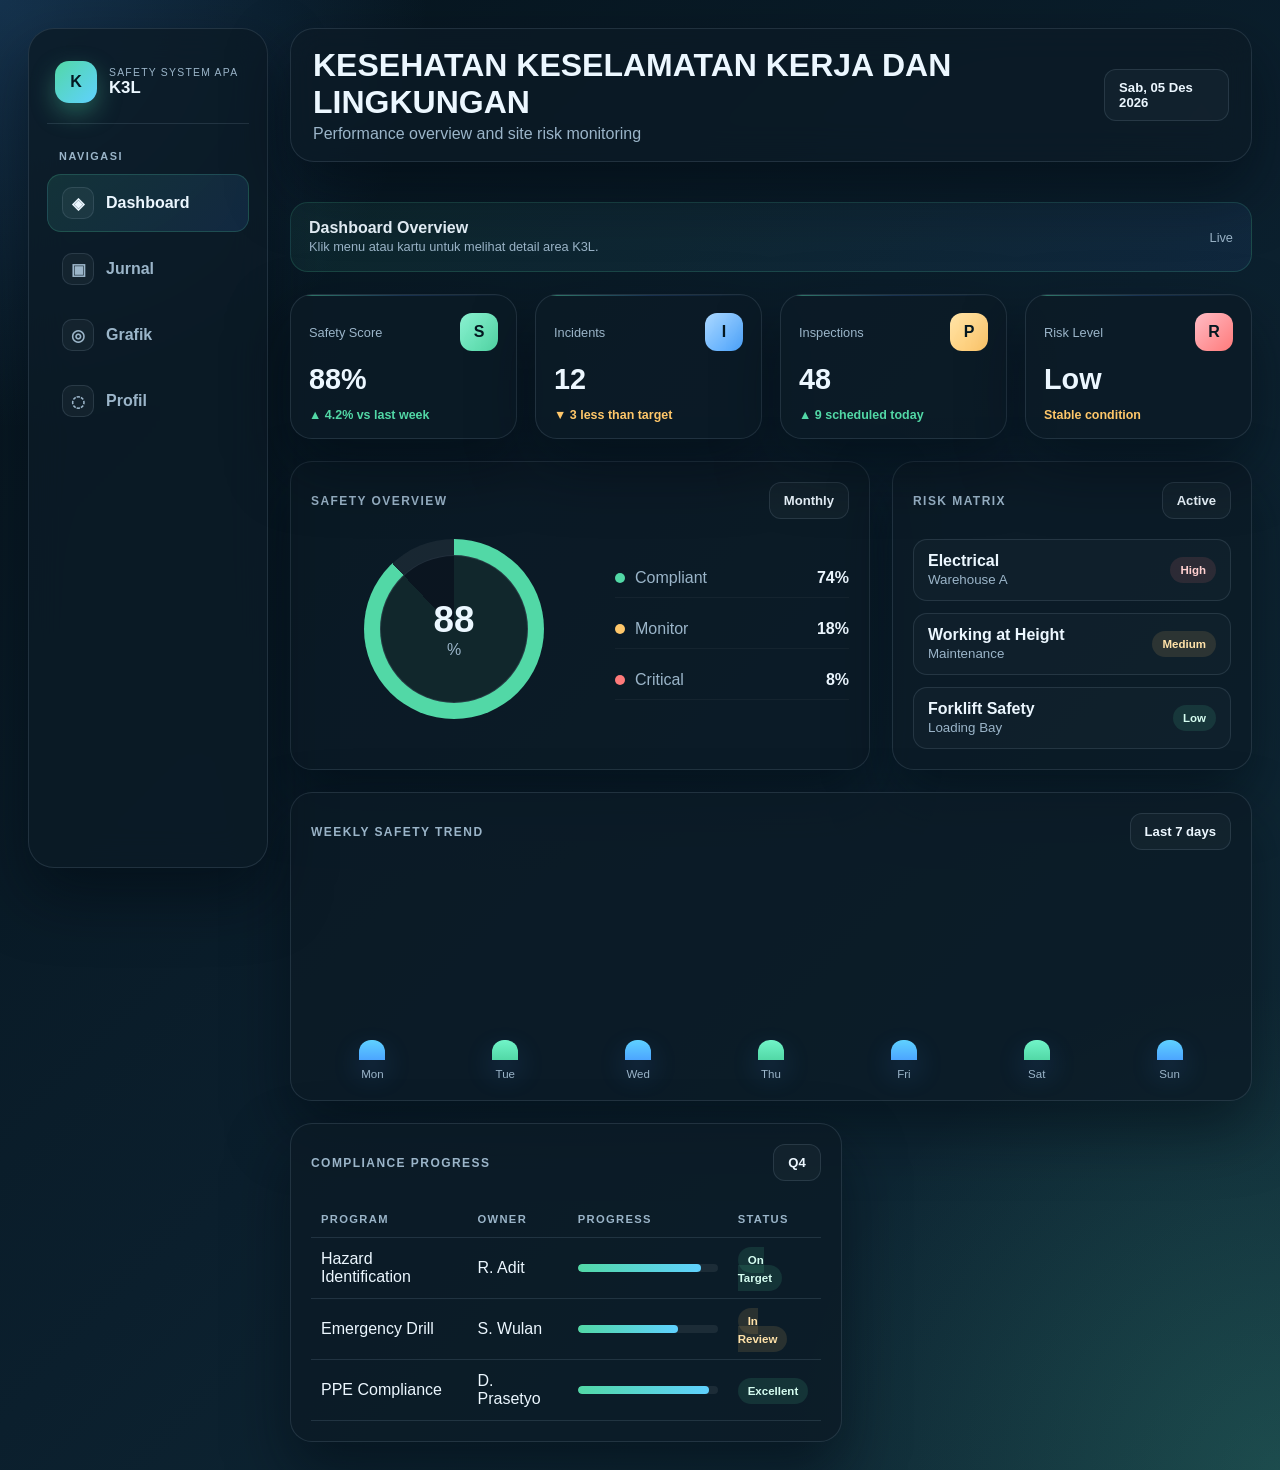
==== website/index.html @ 4071dcb2 "perubahan nama" ====
<!DOCTYPE html>
<html lang="id">
  <head>
    <meta charset="UTF-8" />
    <meta name="viewport" content="width=device-width, initial-scale=1.0" />
    <title>K3L Premium Dashboard</title>
   <link rel="stylesheet" href="style.css">
   <link rel="stylesheet" href="bootstrap-icons.css">
  </head>
  <body>
    <div class="dashboard">
      <!-- <button class="menu-toggle" type="button" aria-controls="siteSidebar" aria-expanded="false">
        <span aria-hidden="true">☰</span> Menu Navigasi
      </button> -->
      <aside class="sidebar" id="siteSidebar">
        <div class="brand">
          <div class="brand-mark">K</div>
          <div>
            <small>Safety System apa</small>
            <strong>K3L</strong>
          </div>
         <button class="menu-toggle" type="button" aria-controls="siteSidebar" aria-expanded="false">
        <span aria-hidden="true" class="bi bi-list"></span> 
      </button>
        </div>

        <nav class="nav is-open" aria-label="Navigasi utama">
          <span class="nav-heading">Navigasi</span>
          <a class="nav-item active" href="index.html" aria-current="page"><span class="nav-icon" aria-hidden="true">◈</span> Dashboard</a>
          <a class="nav-item" href="Jurnal.html"><span class="nav-icon" aria-hidden="true">▣</span> Jurnal</a>
          <a class="nav-item" href="Grafik.html"><span class="nav-icon" aria-hidden="true">◎</span> Grafik</a>
          <a class="nav-item" href="Profile.html"><span class="nav-icon" aria-hidden="true">◌</span> Profil</a>
        </nav>

      
      </aside>

      <main class="main">
        <header class="topbar">
          <div class="title-wrap">
            <h1>KESEHATAN KESELAMATAN KERJA DAN LINGKUNGAN</h1>
            <p>Performance overview and site risk monitoring</p>
          </div>

          <div class="top-actions">
            <div class="pill" id="todayDate">--</div>
            <!-- <button class="btn-primary">Export Report</button> -->
          </div>
        </header>

        <div class="info-panel">
          <div>
            <strong id="detailTitle">Dashboard Overview</strong>
            <span id="detailText">Klik menu atau kartu untuk melihat detail area K3L.</span>
          </div>
          <span class="chip" id="detailBadge">Live</span>
        </div>

        <section class="stat-grid">
          <div class="card metric-card">
            <div class="metric-top">
              <span>Safety Score</span>
              <div class="metric-icon" style="background: linear-gradient(135deg, #8af0d0, var(--green));">S</div>
            </div>
            <strong>88%</strong>
            <div class="trend">▲ 4.2% vs last week</div>
          </div>

          <div class="card metric-card">
            <div class="metric-top">
              <span>Incidents</span>
              <div class="metric-icon" style="background: linear-gradient(135deg, #abd8ff, var(--blue));">I</div>
            </div>
            <strong>12</strong>
            <div class="trend warn">▼ 3 less than target</div>
          </div>

          <div class="card metric-card">
            <div class="metric-top">
              <span>Inspections</span>
              <div class="metric-icon" style="background: linear-gradient(135deg, #ffe4a8, var(--amber));">P</div>
            </div>
            <strong>48</strong>
            <div class="trend">▲ 9 scheduled today</div>
          </div>

          <div class="card metric-card">
            <div class="metric-top">
              <span>Risk Level</span>
              <div class="metric-icon" style="background: linear-gradient(135deg, #ffbcc5, var(--red));">R</div>
            </div>
            <strong>Low</strong>
            <div class="trend warn">Stable condition</div>
          </div>
        </section>

        <section class="content-grid">
          <div class="panel">
            <div class="panel-header">
              <h3>Safety Overview</h3>
              <span class="pill">Monthly</span>
            </div>

            <div class="score-panel">
              <div class="ring" aria-label="Safety score 88 percent">
                <div class="ring-value">
                  <strong>88</strong>
                  <span>%</span>
                </div>
              </div>

              <div class="legend">
                <div class="legend-row">
                  <div class="legend-label"><span class="dot" style="background: var(--green);"></span> Compliant</div>
                  <strong>74%</strong>
                </div>
                <div class="legend-row">
                  <div class="legend-label"><span class="dot" style="background: var(--amber);"></span> Monitor</div>
                  <strong>18%</strong>
                </div>
                <div class="legend-row">
                  <div class="legend-label"><span class="dot" style="background: var(--red);"></span> Critical</div>
                  <strong>8%</strong>
                </div>
              </div>
            </div>
          </div>

          <div class="panel">
            <div class="panel-header">
              <h3>Risk Matrix</h3>
              <span class="pill">Active</span>
            </div>

            <div class="risk-list">
              <div class="risk-item">
                <div>
                  <strong>Electrical</strong>
                  <small>Warehouse A</small>
                </div>
                <span class="risk-tag tag-red">High</span>
              </div>

              <div class="risk-item">
                <div>
                  <strong>Working at Height</strong>
                  <small>Maintenance</small>
                </div>
                <span class="risk-tag tag-amber">Medium</span>
              </div>

              <div class="risk-item">
                <div>
                  <strong>Forklift Safety</strong>
                  <small>Loading Bay</small>
                </div>
                <span class="risk-tag tag-green">Low</span>
              </div>
            </div>
          </div>
        </section>

        <section class="panel">
          <div class="panel-header">
            <h3>Weekly Safety Trend</h3>
            <span class="pill">Last 7 days</span>
          </div>

          <div class="chart-wrap">
            <div class="bars" aria-label="weekly safety trend chart">
              <div class="bar-group"><div class="bar" style="height: 54%;"></div><span>Mon</span></div>
              <div class="bar-group"><div class="bar alt" style="height: 70%;"></div><span>Tue</span></div>
              <div class="bar-group"><div class="bar" style="height: 63%;"></div><span>Wed</span></div>
              <div class="bar-group"><div class="bar alt" style="height: 84%;"></div><span>Thu</span></div>
              <div class="bar-group"><div class="bar" style="height: 76%;"></div><span>Fri</span></div>
              <div class="bar-group"><div class="bar alt" style="height: 92%;"></div><span>Sat</span></div>
              <div class="bar-group"><div class="bar" style="height: 88%;"></div><span>Sun</span></div>
            </div>
          </div>
        </section>

        <section class="bottom-grid">
          <div class="panel">
            <div class="panel-header">
              <h3>Compliance Progress</h3>
              <span class="pill">Q4</span>
            </div>

            <table>
              <thead>
                <tr>
                  <th>Program</th>
                  <th>Owner</th>
                  <th>Progress</th>
                  <th>Status</th>
                </tr>
              </thead>
              <tbody>
                <tr>
                  <td>Hazard Identification</td>
                  <td>R. Adit</td>
                  <td><div class="progress"><span style="width: 88%;"></span></div></td>
                  <td><span class="risk-tag tag-green">On Target</span></td>
                </tr>
                <tr>
                  <td>Emergency Drill</td>
                  <td>S. Wulan</td>
                  <td><div class="progress"><span style="width: 72%;"></span></div></td>
                  <td><span class="risk-tag tag-amber">In Review</span></td>
                </tr>
                <tr>
                  <td>PPE Compliance</td>
                  <td>D. Prasetyo</td>
                  <td><div class="progress"><span style="width: 94%;"></span></div></td>
                  <td><span class="risk-tag tag-green">Excellent</span></td>
                </tr>
              </tbody>
            </table>
          </div>

          <!-- <div class="panel">
            <div class="panel-header">
              <h3>Latest Alerts</h3>
              <span class="pill">3 items</span>
            </div>

            <div class="alert-list">
              <div class="alert-item">
                <div class="alert-icon red">!</div>
                <div class="alert-text">
                  <strong>Gas detector calibration overdue</strong>
                  <small>Priority: High</small>
                </div>
              </div>

              <div class="alert-item">
                <div class="alert-icon amber">i</div>
                <div class="alert-text">
                  <strong>Scaffolding inspection pending</strong>
                  <small>Due by 17:00</small>
                </div>
              </div>

              <div class="alert-item">
                <div class="alert-icon green">✓</div>
                <div class="alert-text">
                  <strong>First aid room checklist approved</strong>
                  <small>Completed today</small>
                </div>
              </div>
            </div>
          </div> -->
        </section>
      </main>
    </div>

    <script>
      const menuToggle = document.querySelector('.menu-toggle');
      const sidebar = document.getElementById('siteSidebar');

      menuToggle.addEventListener('click', () => {
        const isOpen = sidebar.classList.toggle('is-open');
        menuToggle.setAttribute('aria-expanded', String(isOpen));
        menuToggle.innerHTML = isOpen
          ? '<span aria-hidden="true" class="bi bi-x"></span> '
          : '<span aria-hidden="true" class="bi bi-list"></span> ';
      });

      window.matchMedia('(min-width: 1181px)').addEventListener('change', (event) => {
        if (event.matches) {
          sidebar.classList.remove('is-open');
          menuToggle.setAttribute('aria-expanded', 'false');
          menuToggle.innerHTML = '<span aria-hidden="true" class="bi bi-list"></span> ';
        }
      });

      const dateEl = document.getElementById('todayDate');
      const now = new Date();
      dateEl.textContent = now.toLocaleDateString('id-ID', {
        weekday: 'short',
        day: '2-digit',
        month: 'short',
        year: 'numeric'
      });

      const setDetail = (title, text, badge = 'Live') => {
        document.getElementById('detailTitle').textContent = title;
        document.getElementById('detailText').textContent = text;
        document.getElementById('detailBadge').textContent = badge;
      };

      document.querySelectorAll('.nav-item').forEach((item) => {
        item.addEventListener('click', () => {
          document.querySelectorAll('.nav-item').forEach((nav) => nav.classList.remove('active'));
          item.classList.add('active');

          const label = item.textContent.trim();
          setDetail(label, `Memantau area ${label.toLowerCase()} dan perkembangan performa K3L saat ini.`, 'Active');
        });
      });

      document.querySelectorAll('.metric-card').forEach((card, index) => {
        card.addEventListener('click', () => {
          document.querySelectorAll('.metric-card').forEach((c) => c.classList.remove('active'));
          card.classList.add('active');

          const labels = {
            0: ['Safety Score', 'Pencapaian score keselamatan meningkat dan konsisten pada level aman.'],
            1: ['Incident Trend', 'Jumlah insiden turun dibanding target mingguan dan area kerja lebih terkendali.'],
            2: ['Inspection Coverage', 'Pelaksanaan inspeksi tinggi dengan jadwal hari ini terselesaikan.'],
            3: ['Risk Level', 'Tingkat risiko tetap terkendali dengan status aman untuk area operasi.']
          };

          const [title, text] = labels[index] || ['Dashboard Overview', 'Klik menu atau kartu untuk melihat detail area K3L.'];
          setDetail(title, text, 'Updated');
        });
      });

      document.querySelectorAll('.risk-item, .alert-item, .task-item').forEach((item) => {
        item.addEventListener('click', () => {
          document.querySelectorAll('.risk-item, .alert-item, .task-item').forEach((el) => el.classList.remove('active'));
          item.classList.add('active');
          const title = item.querySelector('strong')?.textContent || 'Area Dipilih';
          const desc = item.querySelector('small')?.textContent || 'Detail item dipilih dan perlu tindak lanjut segera.';
          setDetail(title, desc, 'Selected');
        });
      });
    </script>
  </body>
</html>
---- website/style.css ----
:root {
   --bg: #06141d;
   --bg-2: #0b1f2d;
   --bg-3: #112d3a;
   --panel: rgba(12, 27, 38, 0.82);
   --panel-strong: rgba(18, 37, 49, 0.92);
   --panel-soft: rgba(24, 50, 65, 0.8);
   --line: rgba(168, 196, 219, 0.14);
   --line-strong: rgba(168, 196, 219, 0.18);
   --text: #ecf7ff;
   --muted: #9bb5c9;
   --green: #52d8a6;
   --green-2: #71f4c8;
   --cyan: #5fd1ff;
   --blue: #4ca5ff;
   --blue-2: #74b7ff;
   --amber: #ffc76a;
   --amber-2: #ffd98a;
   --red: #ff7a7a;
   --red-2: #ffb1b1;
   --shadow: 0 28px 60px rgba(2, 9, 17, 0.52);
 }



 
 a {

   gap: 10px;
   text-decoration: none;
   color: var(--text);

 }

 * {
   box-sizing: border-box;
 }

 html,
 body {
   margin: 0;
   min-height: 100%;
   font-family: "Segoe UI", Tahoma, Geneva, Verdana, sans-serif;
   background:
     radial-gradient(circle at top left, rgba(61, 130, 202, 0.28), transparent 22%),
     radial-gradient(circle at bottom right, rgba(82, 216, 166, 0.18), transparent 25%),
     linear-gradient(135deg, var(--bg) 0%, var(--bg-2) 52%, var(--bg-3) 100%);
   color: var(--text);
 }

 body {
   padding: 28px;
 }

 .dashboard {
   max-width: 1480px;
   margin: 0 auto;
   display: grid;
   grid-template-columns: 240px 1fr;
   gap: 22px;
 }

 .menu-toggle {
   display: none;
   align-items: center;
   justify-content: center;
   gap: 10px;
   min-height: 48px;
   padding: 12px 16px;
   border: 1px solid rgba(82, 216, 166, 0.24);
   border-radius: 14px;
   background: linear-gradient(135deg, rgba(82, 216, 166, 0.14), rgba(79, 144, 255, 0.12));
   color: var(--text);
   font: inherit;
   font-weight: 700;
   cursor: pointer;
 }

 .menu-toggle:focus-visible {
   outline: 2px solid var(--cyan);
   outline-offset: 3px;
 }

 .sidebar {
   background: rgba(12, 27, 38, 0.8);
   border: 1px solid var(--line);
   border-radius: 26px;
   box-shadow: var(--shadow);
   padding: 22px 18px;
   min-height: 840px;
   align-self: start;
   position: sticky;
   top: 28px;
   backdrop-filter: blur(18px);
 }

 .brand {
   display: flex;
   align-items: center;
   gap: 12px;
   padding: 10px 8px 20px;
   border-bottom: 1px solid var(--line);
 }

 .brand-mark {
   width: 42px;
   height: 42px;
   border-radius: 14px;
   background: linear-gradient(135deg, var(--green), var(--cyan));
   color: #031721;
   display: grid;
   place-items: center;
   font-weight: 800;
   box-shadow: 0 10px 25px rgba(82, 216, 166, 0.35);
 }

 .brand small {
   display: block;
   color: var(--muted);
   letter-spacing: 0.12em;
   text-transform: uppercase;
   font-size: 0.65rem;
 }

 .brand strong {
   display: block;
   font-size: 1.05rem;
 }

 .nav {
   margin-top: 26px;
   display: grid;
   gap: 8px;
 }

 .nav-heading {
   padding: 0 12px 4px;
   color: var(--muted);
   font-size: 0.68rem;
   font-weight: 700;
   letter-spacing: 0.14em;
   text-transform: uppercase;
 }

 .nav-item {
   display: flex;
   align-items: center;
   gap: 12px;
   width: 100%;
   padding: 12px 14px;
   border-radius: 14px;
   color: var(--muted);
   font-weight: 600;
   border: 1px solid transparent;
   text-decoration: none;
   transition: all 0.2s ease;
 }

 .nav-item:hover,
 .nav-item:focus-visible,
 .metric-card:hover,
 .risk-item:hover,
 .alert-item:hover,
 .task-item:hover {
   transform: translateY(-1px);
   border-color: rgba(82, 216, 166, 0.2);
 }

 .nav-item:focus-visible {
   outline: 2px solid var(--cyan);
   outline-offset: 2px;
 }

 .nav-item.active {
   background: linear-gradient(135deg, rgba(82, 216, 166, 0.12), rgba(79, 144, 255, 0.12));
   color: var(--text);
   border-color: rgba(82, 216, 166, 0.2);
 }

 .nav-icon {
   width: 32px;
   height: 32px;
   border-radius: 10px;
   display: grid;
   place-items: center;
   background: rgba(255, 255, 255, 0.04);
   border: 1px solid var(--line);
 }

 .sidebar-card {
   margin-top: 28px;
   padding: 16px 14px;
   border-radius: 18px;
   background: linear-gradient(180deg, rgba(82, 216, 166, 0.08), rgba(79, 144, 255, 0.04));
   border: 1px solid rgba(82, 216, 166, 0.16);
 }

 .sidebar-card small {
   color: var(--muted);
   display: block;
   margin-bottom: 8px;
 }

 .sidebar-card strong {
   display: block;
   font-size: 1.8rem;
   margin-bottom: 8px;
 }

 .sidebar-card .chip {
   display: inline-block;
   background: rgba(82, 216, 166, 0.12);
   color: #c4f5df;
   border: 1px solid rgba(82, 216, 166, 0.2);
   border-radius: 999px;
   padding: 6px 10px;
   font-size: 0.72rem;
   font-weight: 700;
 }

 .main {
   display: grid;
   gap: 22px;
 }

 .topbar {
   display: flex;
   justify-content: space-between;
   align-items: center;
   background: rgba(12, 27, 38, 0.7);
   border: 1px solid var(--line);
   border-radius: 24px;
   padding: 18px 22px;
   box-shadow: var(--shadow);
   backdrop-filter: blur(18px);
 }

 .title-wrap h1 {
   margin: 0;
   font-size: 2rem;
 }

 .title-wrap p {
   margin: 4px 0 0;
   color: var(--muted);
 }

 .top-actions {
   display: flex;
   align-items: center;
   gap: 12px;
 }

 .pill,
 .btn-primary {
   border: 1px solid var(--line);
   border-radius: 12px;
   padding: 10px 14px;
   font-size: 0.82rem;
   background: rgba(255, 255, 255, 0.03);
   color: var(--text);
   font-weight: 600;
 }

 .btn-primary {
   background: linear-gradient(135deg, rgba(82, 216, 166, 0.18), rgba(79, 144, 255, 0.18));
   border-color: rgba(82, 216, 166, 0.22);
 }

 .stat-grid {
   display: grid;
   grid-template-columns: repeat(4, minmax(170px, 1fr));
   gap: 18px;
 }

 .card {
   background: rgba(12, 27, 38, 0.8);
   border: 1px solid var(--line);
   border-radius: 22px;
   box-shadow: var(--shadow);
   padding: 18px 18px 16px;
   position: relative;
   overflow: hidden;
 }

 .card::before {
   content: "";
   position: absolute;
   inset: 0 auto auto 0;
   width: 100%;
   height: 1px;
   background: linear-gradient(90deg, rgba(82, 216, 166, 0.55), rgba(79, 144, 255, 0.2), transparent);
 }

 .metric-card {
   display: grid;
   gap: 12px;
   cursor: pointer;
   transition: all 0.2s ease;
 }

 .metric-card.active {
   border-color: rgba(82, 216, 166, 0.35);
   box-shadow: 0 0 0 1px rgba(82, 216, 166, 0.18), var(--shadow);
   background: linear-gradient(180deg, rgba(82, 216, 166, 0.08), rgba(12, 27, 38, 0.82));
 }

 .metric-top {
   display: flex;
   justify-content: space-between;
   align-items: center;
 }

 .metric-top span {
   color: var(--muted);
   font-size: 0.8rem;
 }

 .metric-icon {
   width: 38px;
   height: 38px;
   border-radius: 12px;
   display: grid;
   place-items: center;
   font-weight: 800;
   color: #051821;
 }

 .metric-card strong {
   font-size: clamp(1.8rem, 2vw, 2.3rem);
 }

 .trend {
   color: var(--green);
   font-size: 0.78rem;
   font-weight: 600;
 }

 .trend.warn {
   color: var(--amber);
 }

 .content-grid {
   display: grid;
   grid-template-columns: 1.45fr 0.9fr;
   gap: 22px;
 }

 .panel {
   background: rgba(12, 27, 38, 0.8);
   border: 1px solid var(--line);
   border-radius: 22px;
   padding: 20px;
   box-shadow: var(--shadow);
 }

 .info-panel {
   display: flex;
   justify-content: space-between;
   align-items: center;
   gap: 12px;
   background: linear-gradient(135deg, rgba(82, 216, 166, 0.08), rgba(79, 144, 255, 0.08));
   border: 1px solid rgba(82, 216, 166, 0.18);
   border-radius: 18px;
   padding: 16px 18px;
   margin-top: 18px;
 }

 .info-panel strong {
   display: block;
   font-size: 1rem;
 }

 .info-panel span {
   color: var(--muted);
   font-size: 0.8rem;
 }

 .panel-header {
   display: flex;
   justify-content: space-between;
   align-items: center;
   margin-bottom: 20px;
 }

 .panel-header h3 {
   margin: 0;
   letter-spacing: 0.12em;
   text-transform: uppercase;
   color: var(--muted);
   font-size: 0.75rem;
 }

 .score-panel {
   display: grid;
   grid-template-columns: 1.1fr 0.9fr;
   gap: 18px;
   align-items: center;
 }

 .ring {
   --score: 88;
   width: 180px;
   height: 180px;
   border-radius: 50%;
   display: grid;
   place-items: center;
   background: conic-gradient(var(--green) calc(var(--score) * 1%), rgba(255, 255, 255, 0.06) 0);
   position: relative;
   margin: 0 auto;
 }

 .ring::before {
   content: "";
   position: absolute;
   inset: 16px;
   border-radius: 50%;
   background: rgba(10, 21, 32, 0.9);
   border: 1px solid var(--line);
 }

 .ring-value {
   position: relative;
   z-index: 1;
   text-align: center;
 }

 .ring-value strong {
   display: block;
   font-size: 2.3rem;
 }

 .ring-value span {
   color: var(--muted);
 }

 .legend {
   display: grid;
   gap: 12px;
 }

 .legend-row {
   display: flex;
   align-items: center;
   justify-content: space-between;
   padding: 10px 0;
   border-bottom: 1px solid rgba(255, 255, 255, 0.04);
 }

 .legend-label {
   display: flex;
   align-items: center;
   gap: 10px;
   color: var(--muted);
 }

 .dot {
   width: 10px;
   height: 10px;
   border-radius: 50%;
   display: inline-block;
 }

 .risk-list {
   display: grid;
   gap: 12px;
 }

 .risk-item {
   display: grid;
   grid-template-columns: 1fr auto;
   gap: 12px;
   align-items: center;
   padding: 12px 14px;
   border: 1px solid var(--line);
   border-radius: 14px;
   background: rgba(255, 255, 255, 0.02);
   cursor: pointer;
   transition: all 0.2s ease;
 }

 .risk-item.active {
   border-color: rgba(82, 216, 166, 0.3);
   background: rgba(82, 216, 166, 0.04);
 }

 .risk-item strong {
   display: block;
 }

 .risk-item small {
   color: var(--muted);
 }

 .risk-tag {
   border-radius: 999px;
   padding: 7px 10px;
   font-size: 0.72rem;
   font-weight: 700;
 }

 .tag-green {
   background: rgba(82, 216, 166, 0.12);
   color: #d5fdf0;
 }

 .tag-amber {
   background: rgba(255, 199, 106, 0.12);
   color: #ffe2a9;
 }

 .tag-red {
   background: rgba(255, 122, 122, 0.12);
   color: #ffd0d0;
 }

 .chart-wrap {
   margin-top: 8px;
 }

 .bars {
   display: flex;
   align-items: flex-end;
   justify-content: space-between;
   gap: 10px;
   height: 210px;
   padding-top: 16px;
 }

 .bar-group {
   flex: 1;
   display: flex;
   flex-direction: column;
   align-items: center;
   gap: 8px;
 }

 .bar {
   width: 26px;
   border-radius: 12px 12px 0 0;
   background: linear-gradient(180deg, var(--cyan), var(--blue));
   min-height: 20px;
   box-shadow: 0 12px 28px rgba(79, 144, 255, 0.22);
 }

 .bar.alt {
   background: linear-gradient(180deg, var(--green-2), var(--green));
 }

 .bar-group span {
   color: var(--muted);
   font-size: 0.72rem;
 }

 .task-list,
 .alert-list {
   display: grid;
   gap: 12px;
 }

 .task-item,
 .alert-item {
   display: grid;
   grid-template-columns: auto 1fr auto;
   gap: 12px;
   align-items: center;
   padding: 12px 14px;
   border: 1px solid var(--line);
   border-radius: 14px;
   background: rgba(255, 255, 255, 0.02);
   cursor: pointer;
   transition: all 0.2s ease;
 }

 .task-item.active,
 .alert-item.active {
   border-color: rgba(82, 216, 166, 0.3);
   background: rgba(82, 216, 166, 0.04);
 }

 .avatar {
   width: 38px;
   height: 38px;
   border-radius: 12px;
   display: grid;
   place-items: center;
   font-weight: 800;
   color: #021822;
 }

 .avatar.green {
   background: linear-gradient(135deg, #89f0d0, var(--green));
 }

 .avatar.blue {
   background: linear-gradient(135deg, #a9d6ff, var(--blue));
 }

 .avatar.amber {
   background: linear-gradient(135deg, #ffe7a8, var(--amber));
 }

 .task-text strong,
 .alert-text strong {
   display: block;
 }

 .task-text small,
 .alert-text small {
   color: var(--muted);
 }

 .status-dot {
   width: 10px;
   height: 10px;
   border-radius: 50%;
   background: var(--green);
   box-shadow: 0 0 0 6px rgba(82, 216, 166, 0.12);
 }

 .bottom-grid {
   display: grid;
   grid-template-columns: 1.35fr 0.95fr;
   gap: 22px;
 }

 table {
   width: 100%;
   border-collapse: collapse;
 }

 th,
 td {
   text-align: left;
   padding: 12px 10px;
   border-bottom: 1px solid var(--line);
 }

 th {
   color: var(--muted);
   letter-spacing: 0.12em;
   text-transform: uppercase;
   font-size: 0.7rem;
 }

 .progress {
   width: 140px;
   height: 8px;
   background: rgba(255, 255, 255, 0.07);
   border-radius: 999px;
   overflow: hidden;
 }

 .progress>span {
   display: block;
   height: 100%;
   border-radius: inherit;
   background: linear-gradient(90deg, var(--green), var(--cyan));
 }

 .alert-item {
   grid-template-columns: auto 1fr;
 }

 .alert-icon {
   width: 38px;
   height: 38px;
   border-radius: 12px;
   display: grid;
   place-items: center;
   font-weight: 800;
 }

 .alert-icon.red {
   background: rgba(255, 122, 122, 0.12);
   color: #ffd0d0;
 }

 .alert-icon.amber {
   background: rgba(255, 199, 106, 0.12);
   color: #ffe2a9;
 }

 .alert-icon.green {
   background: rgba(82, 216, 166, 0.12);
   color: #d5fdf0;
 }

 @media (max-width: 1180px) {
   .dashboard {
     grid-template-columns: 1fr;
     gap: 14px;
   }

   .menu-toggle {
     display: flex;
         position: absolute;
    right: 10px;
   }

   .sidebar {
     max-height: 70px;
     min-height: 0;
     margin: 0;
     padding: 0 18px;
     border-width: 0;
     overflow: hidden;
     /* opacity: 0; */
     /* visibility: Hidden; */
     transform: translateY(-10px);
     transition: max-height 0.4s ease, opacity 0.3s ease, transform 0.3s ease,
       padding 0.4s ease, border-width 0.4s ease, visibility 0.4s;
     position: static;
   }

   .sidebar.is-open {
     max-height: 420px;
     padding: 22px 18px;
     border-width: 1px;
     opacity: 1;
     visibility: visible;
     transform: translateY(0);
   }
 }

 @media (max-width: 900px) {

   .stat-grid,
   .content-grid,
   .bottom-grid,
   .score-panel {
     grid-template-columns: 1fr;
   }
 }

 @media (max-width: 620px) {
   body {
     padding: 16px;
   }

   .topbar {
     flex-direction: column;
     align-items: flex-start;
     gap: 16px;
   }

   .stat-grid {
     grid-template-columns: 1fr 1fr;
   }

   .top-actions {
     width: 100%;
     justify-content: space-between;
   }

   .nav {
     grid-template-columns: repeat(2, minmax(0, 1fr));
   }

   .nav-heading {
     grid-column: 1 / -1;
   }

   .nav-item {
     padding: 10px;
     gap: 8px;
     font-size: 0.88rem;
   }
 }
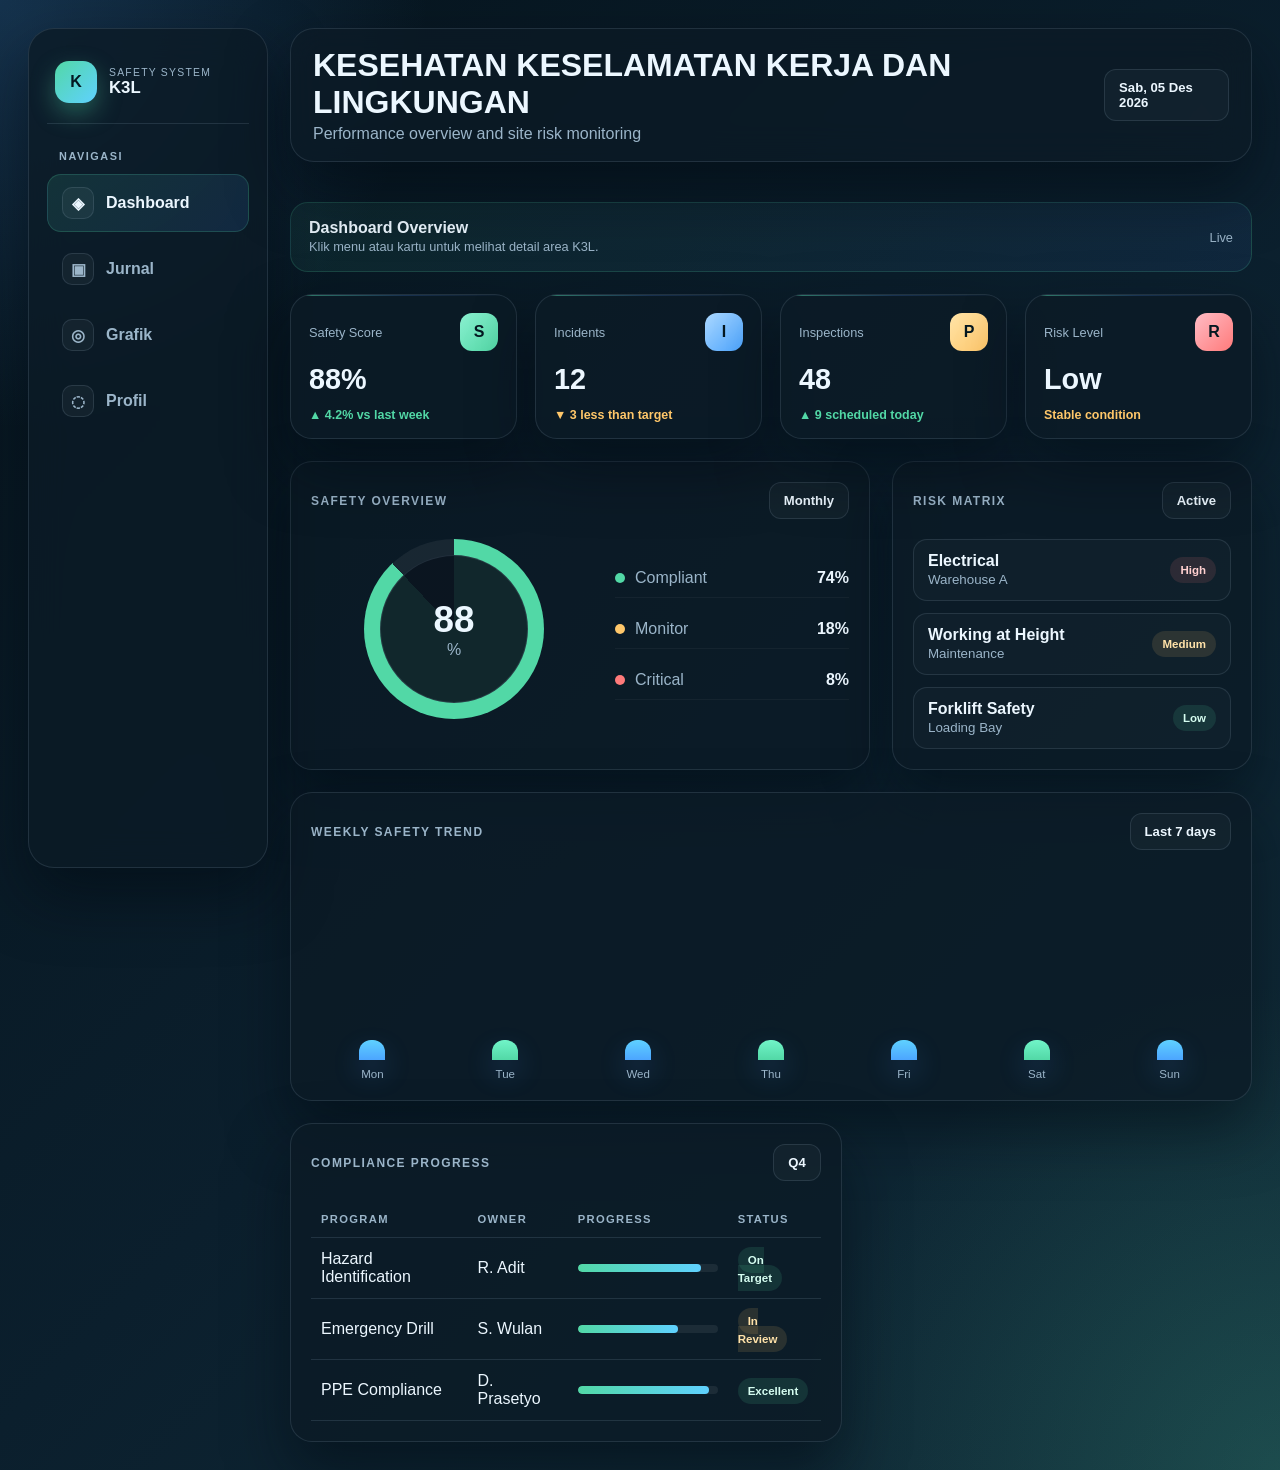
==== commit af1f4591: "perubahan" ====
--- a/website/index.html
+++ b/website/index.html
@@ -16,7 +16,7 @@
         <div class="brand">
           <div class="brand-mark">K</div>
           <div>
-            <small>Safety System apa</small>
+            <small>Safety System </small>
             <strong>K3L</strong>
           </div>
          <button class="menu-toggle" type="button" aria-controls="siteSidebar" aria-expanded="false">
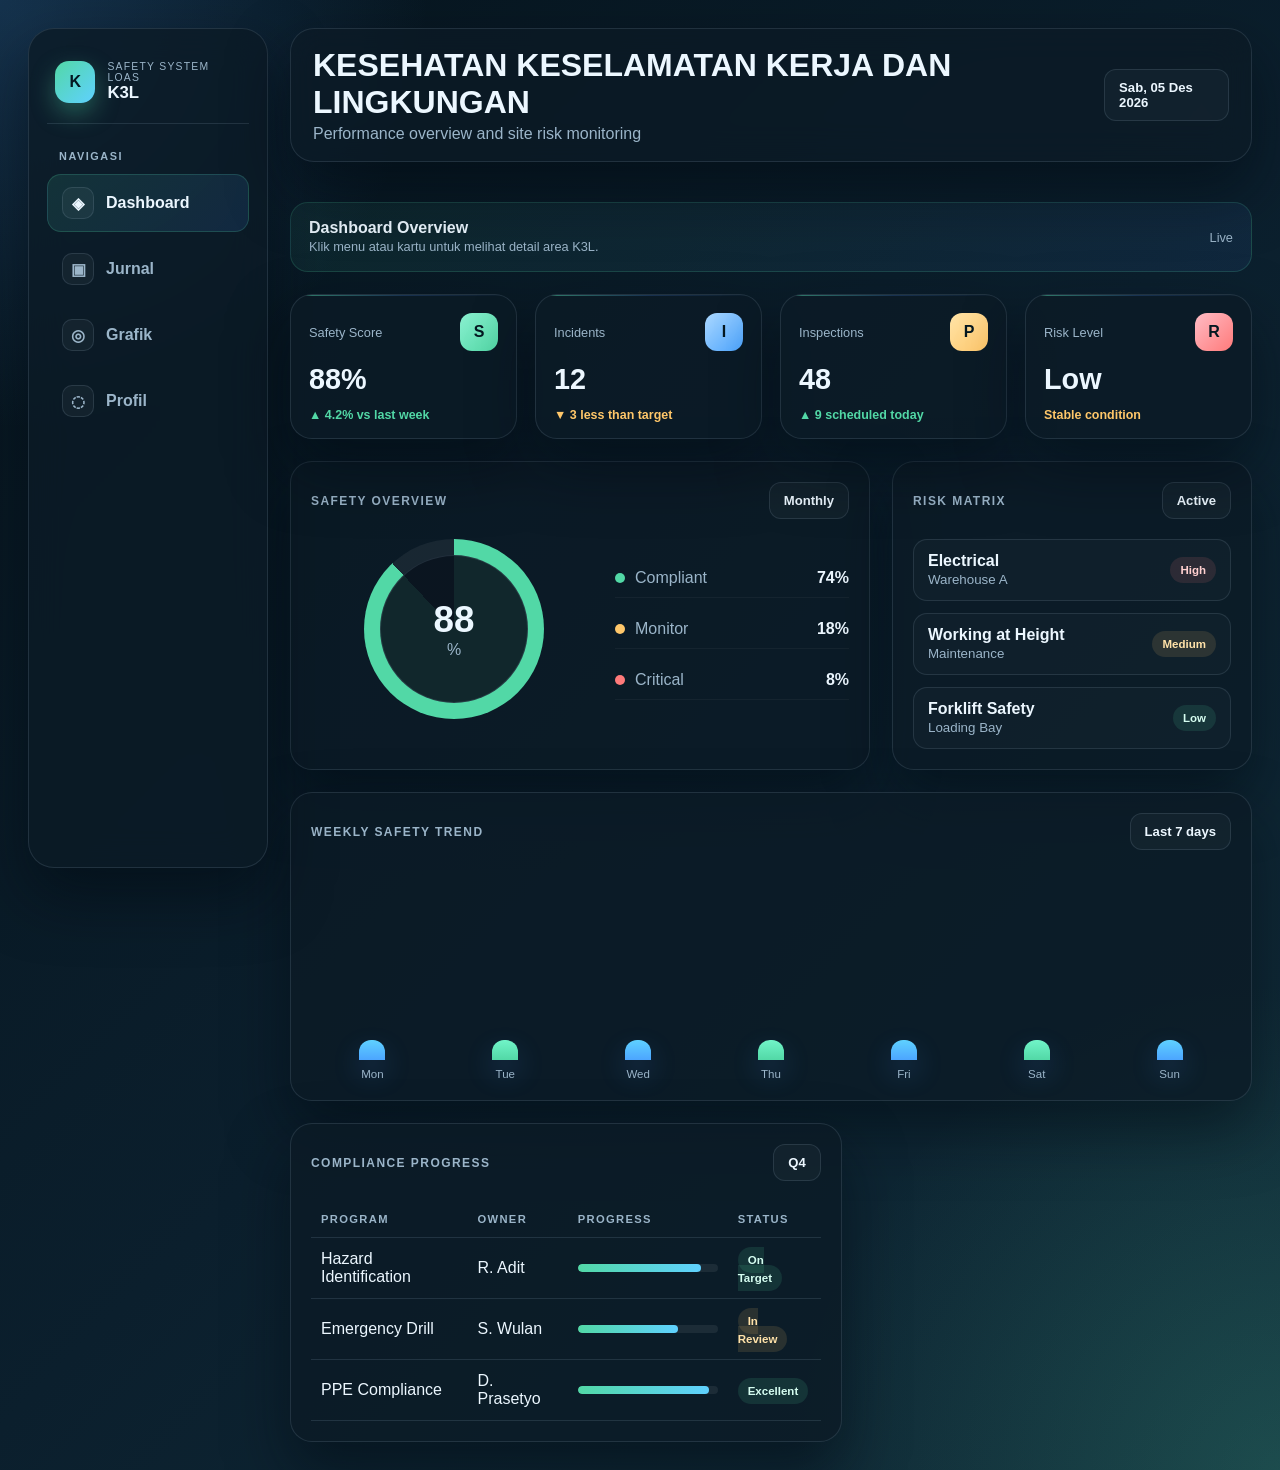
==== commit d1711569: "Update index.html" ====
--- a/website/index.html
+++ b/website/index.html
@@ -16,7 +16,7 @@
         <div class="brand">
           <div class="brand-mark">K</div>
           <div>
-            <small>Safety System </small>
+            <small>Safety System loas</small>
             <strong>K3L</strong>
           </div>
          <button class="menu-toggle" type="button" aria-controls="siteSidebar" aria-expanded="false">
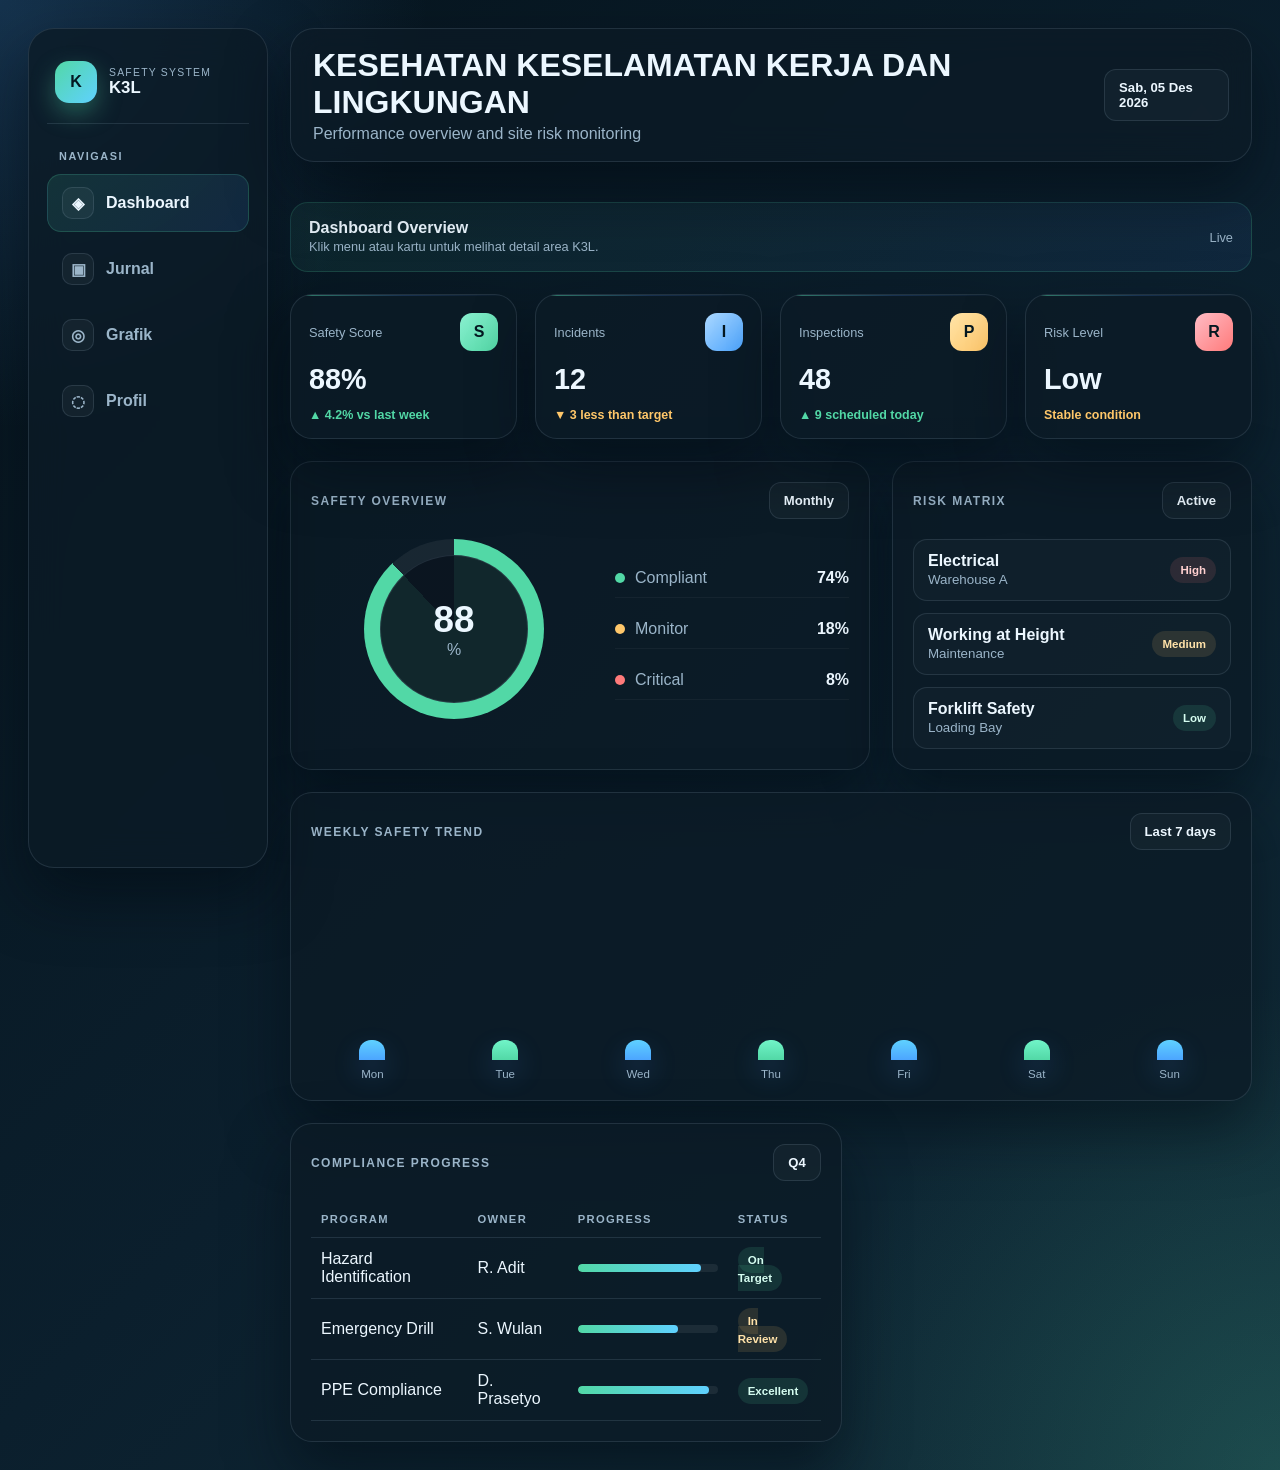
==== commit ebd9c5e5: "hapus loas" ====
--- a/website/index.html
+++ b/website/index.html
@@ -16,7 +16,7 @@
         <div class="brand">
           <div class="brand-mark">K</div>
           <div>
-            <small>Safety System loas</small>
+            <small>Safety System</small>
             <strong>K3L</strong>
           </div>
          <button class="menu-toggle" type="button" aria-controls="siteSidebar" aria-expanded="false">
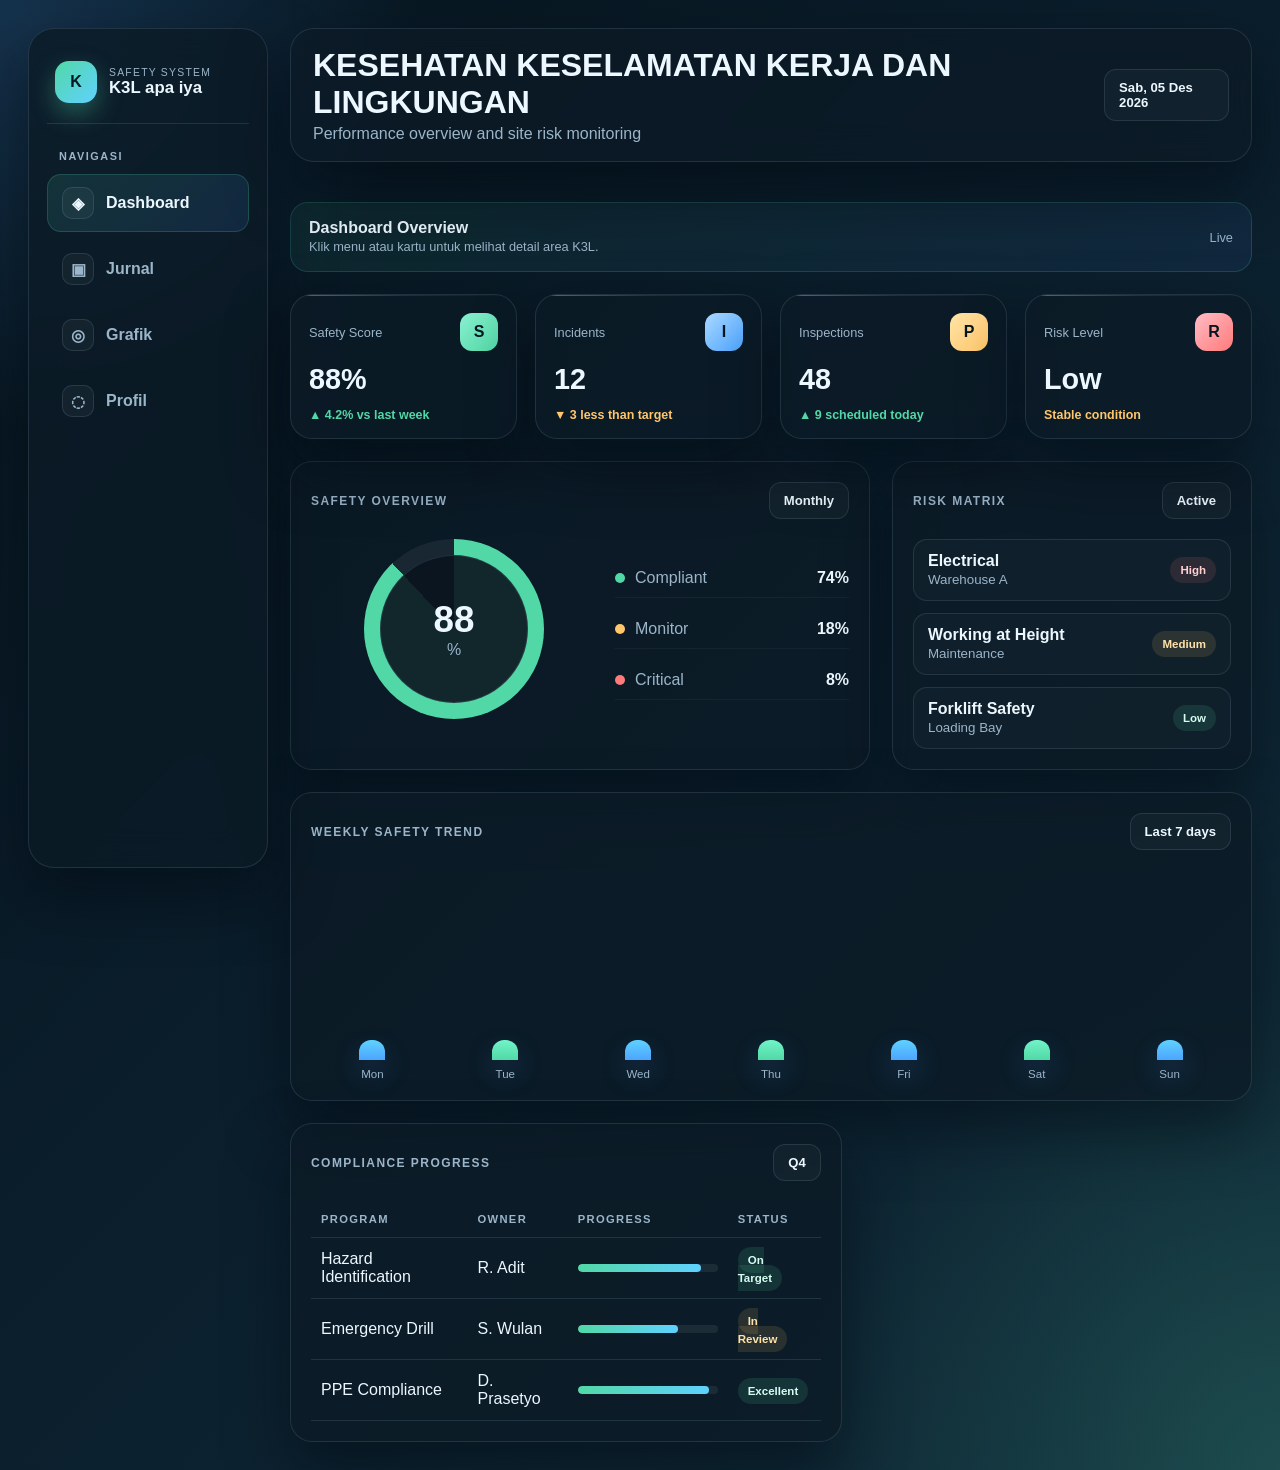
==== commit d8254106: "Fix HTML structure and update sidebar content" ====
--- a/website/index.html
+++ b/website/index.html
@@ -17,7 +17,7 @@
           <div class="brand-mark">K</div>
           <div>
             <small>Safety System</small>
-            <strong>K3L</strong>
+            <strong>K3L apa iya</strong>
           </div>
          <button class="menu-toggle" type="button" aria-controls="siteSidebar" aria-expanded="false">
         <span aria-hidden="true" class="bi bi-list"></span> 
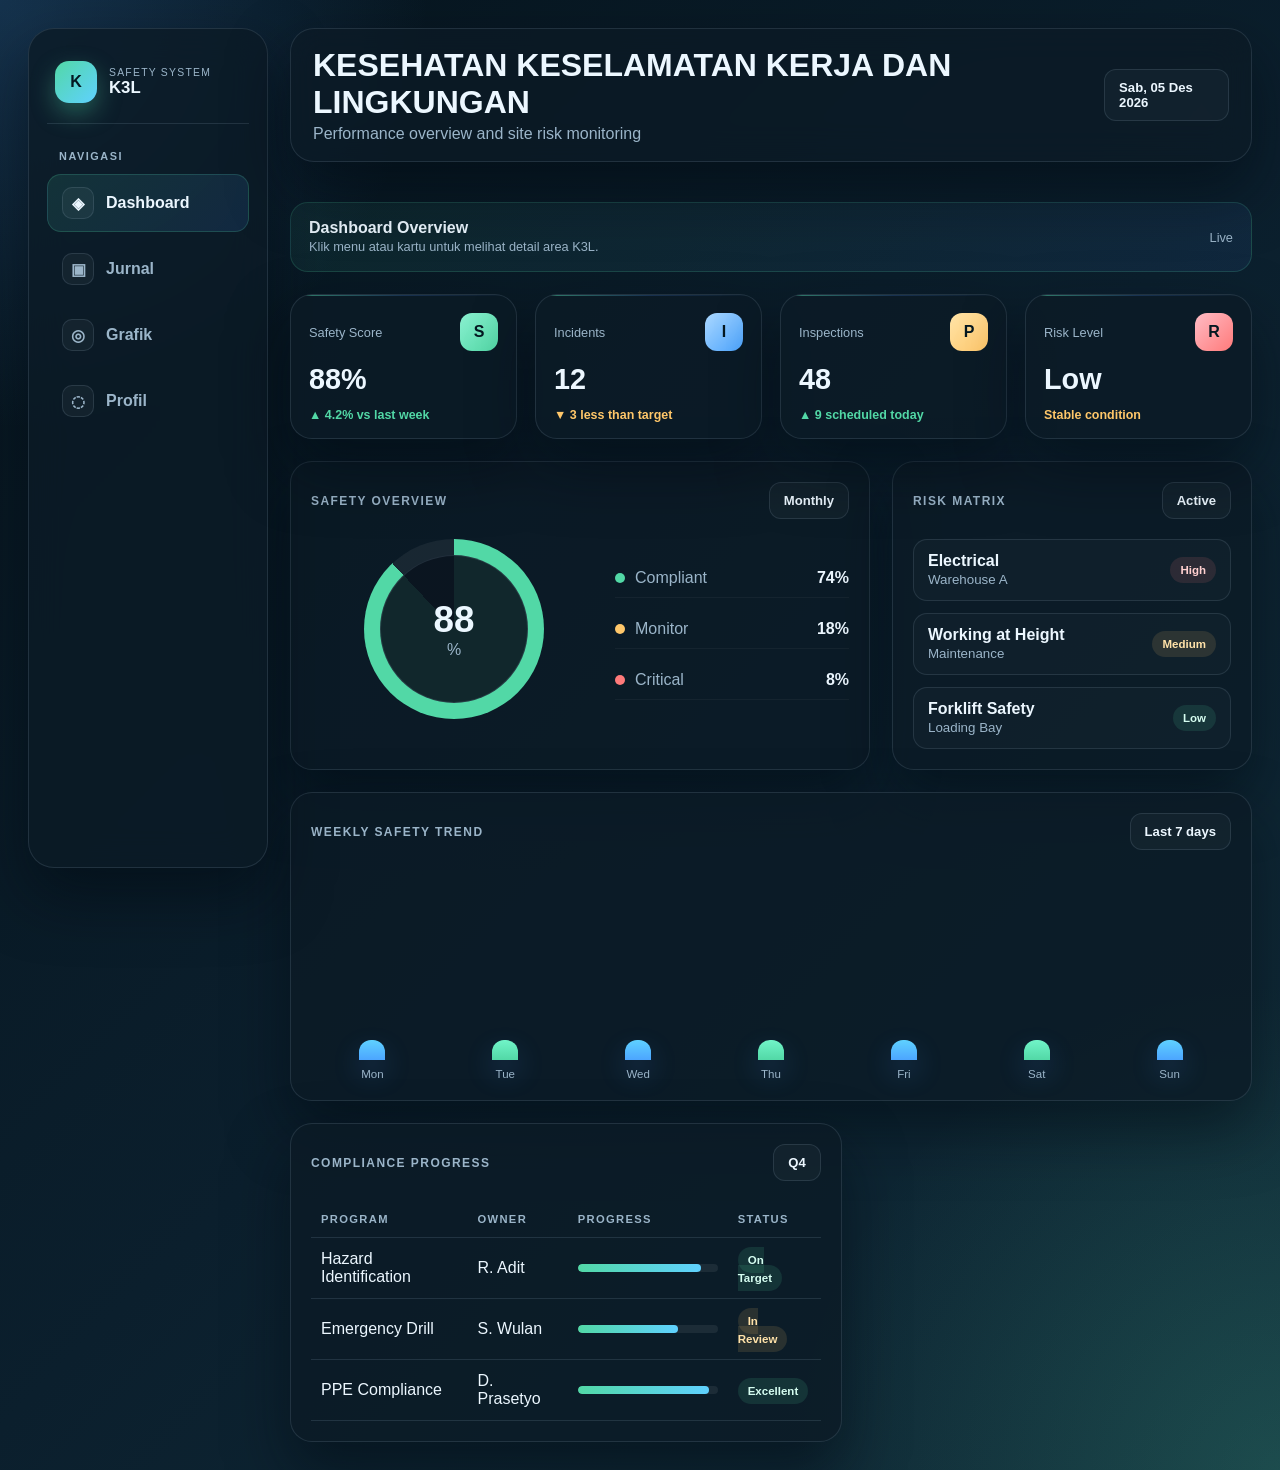
==== commit 73cf8b8f: "perubahan" ====
--- a/website/index.html
+++ b/website/index.html
@@ -7,7 +7,7 @@
    <link rel="stylesheet" href="style.css">
    <link rel="stylesheet" href="bootstrap-icons.css">
   </head>
-  <body>
+  <body> 
     <div class="dashboard">
       <!-- <button class="menu-toggle" type="button" aria-controls="siteSidebar" aria-expanded="false">
         <span aria-hidden="true">☰</span> Menu Navigasi
@@ -17,7 +17,7 @@
           <div class="brand-mark">K</div>
           <div>
             <small>Safety System</small>
-            <strong>K3L apa iya</strong>
+            <strong>K3L</strong>
           </div>
          <button class="menu-toggle" type="button" aria-controls="siteSidebar" aria-expanded="false">
         <span aria-hidden="true" class="bi bi-list"></span> 
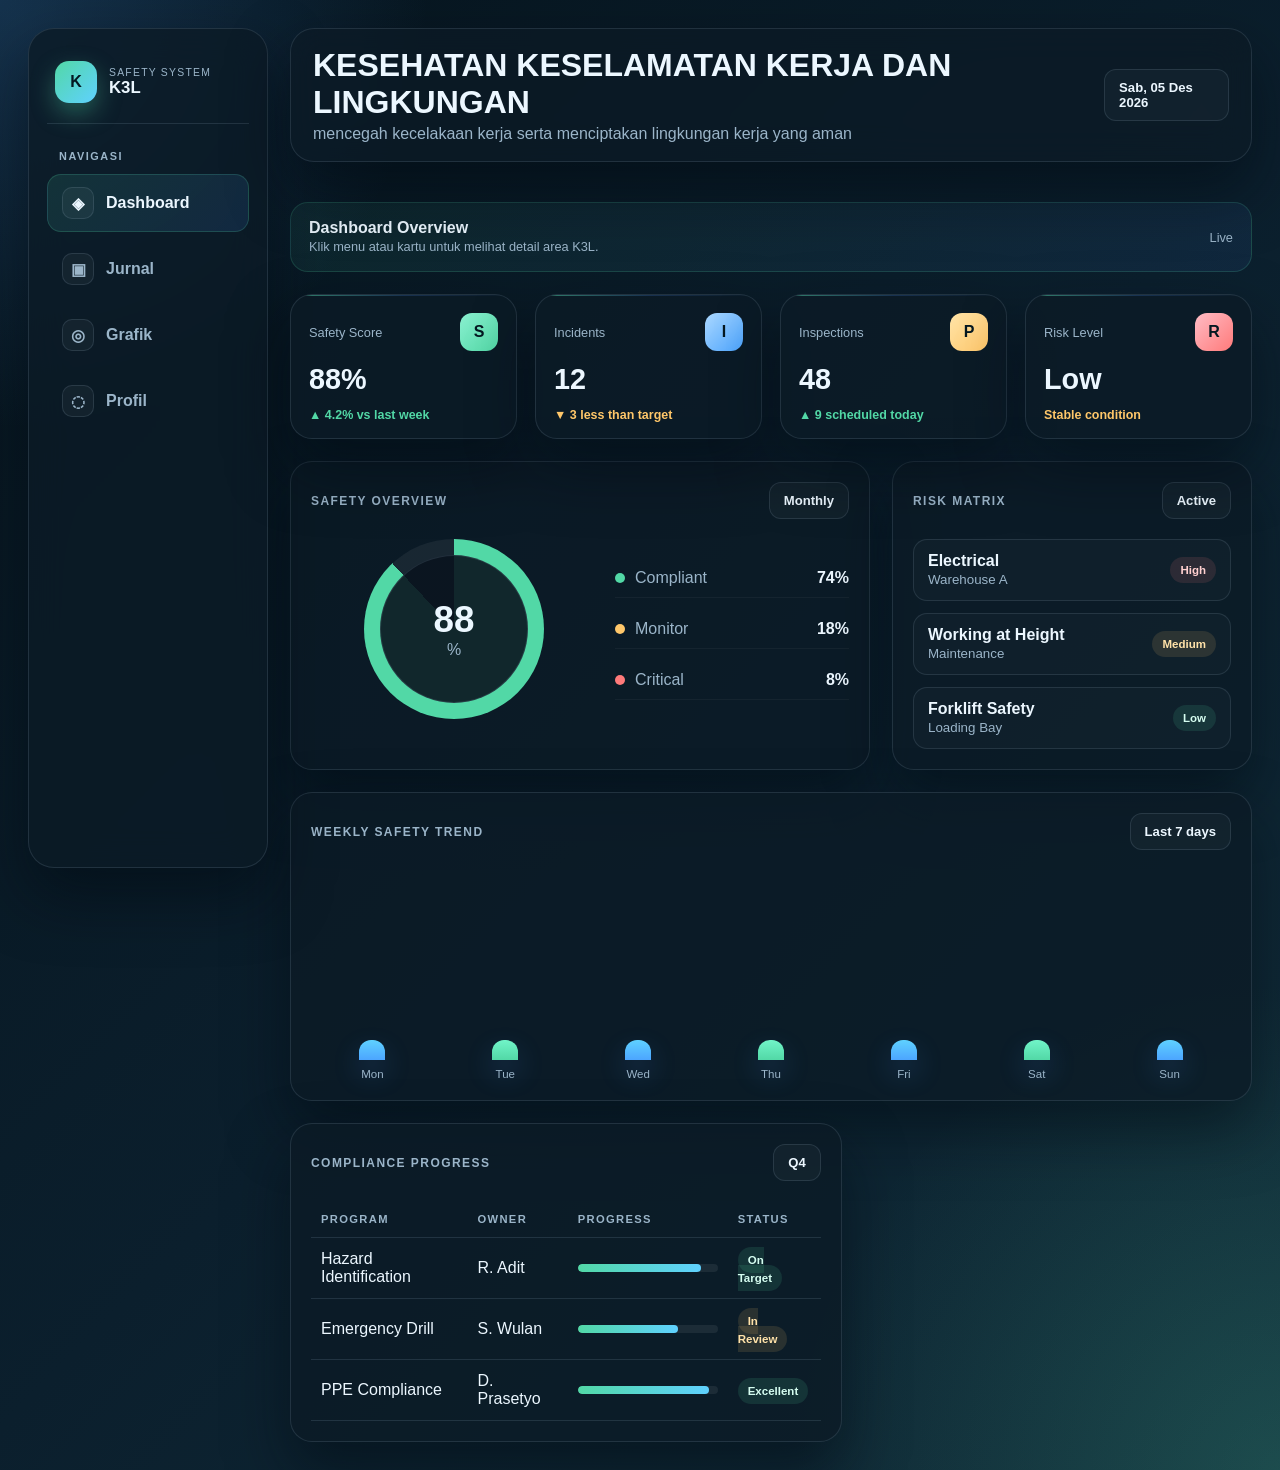
==== commit eec644a0: "perubahan" ====
--- a/website/index.html
+++ b/website/index.html
@@ -39,7 +39,7 @@
         <header class="topbar">
           <div class="title-wrap">
             <h1>KESEHATAN KESELAMATAN KERJA DAN LINGKUNGAN</h1>
-            <p>Performance overview and site risk monitoring</p>
+            <p>mencegah kecelakaan kerja serta menciptakan lingkungan kerja yang aman</p>
           </div>
 
           <div class="top-actions">
